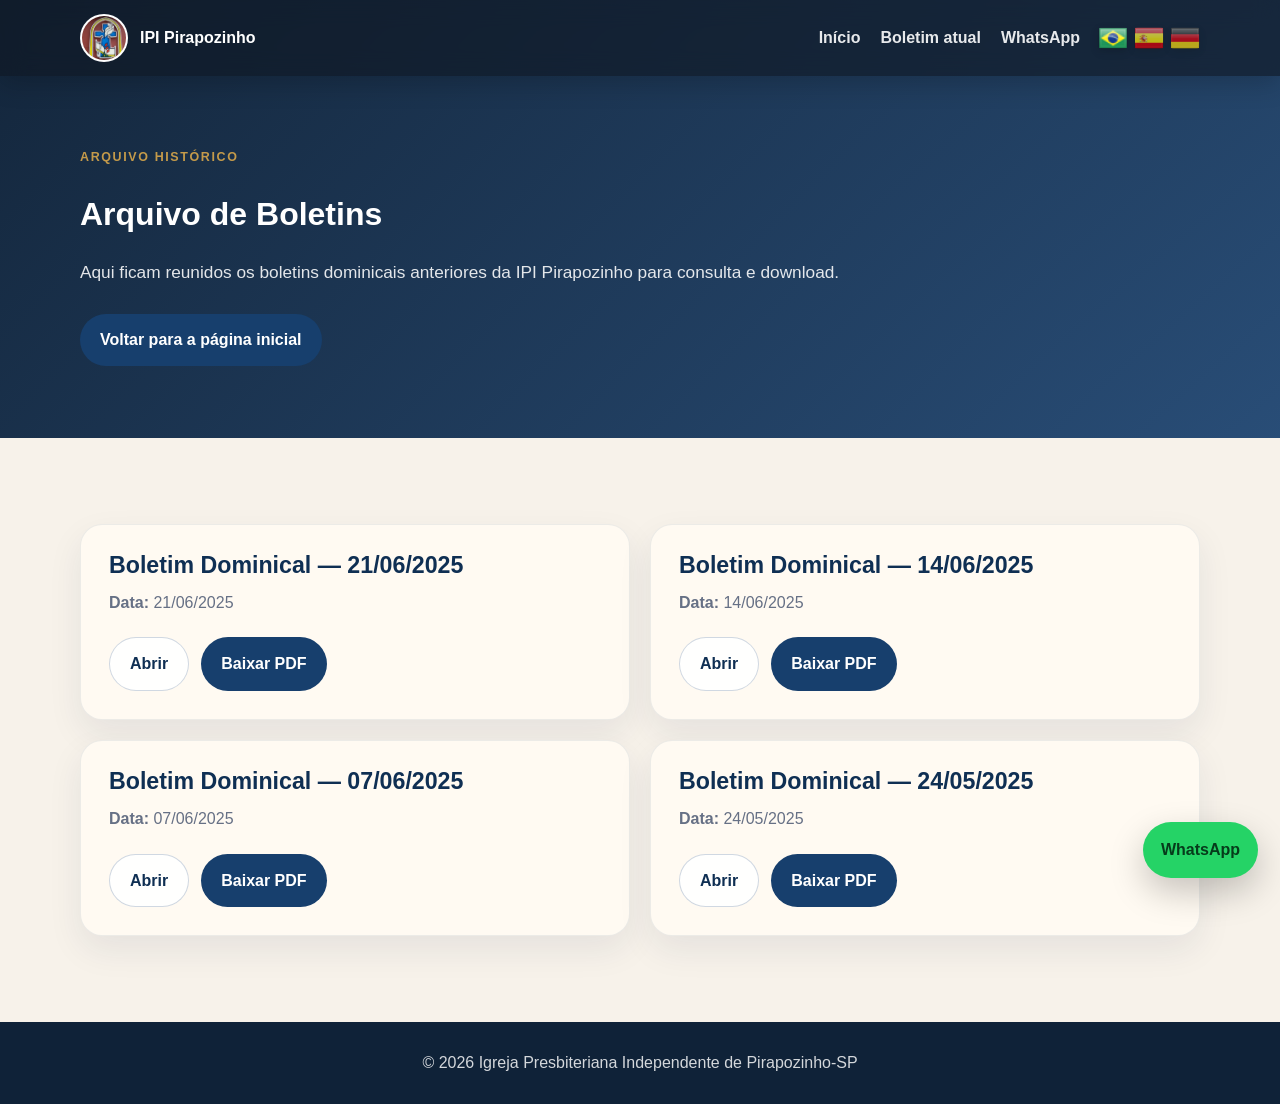
==== boletins.html @ 087d8d29 "Adiciona arquivo de boletins e seletor por bandeiras" ====
<!DOCTYPE html>
<html lang="pt-BR">
<head>
  <meta charset="UTF-8" />
  <meta name="viewport" content="width=device-width, initial-scale=1.0" />
  <meta
    name="description"
    content="Arquivo de boletins dominicais da Igreja Presbiteriana Independente de Pirapozinho-SP."
    data-i18n="bulletinsPage.meta.description"
    data-i18n-attr="content"
  />
  <title data-i18n="bulletinsPage.title">Arquivo de Boletins | IPI Pirapozinho</title>
  <link rel="icon" href="assets/favicon/favicon.ico" />
  <link rel="icon" type="image/png" sizes="32x32" href="assets/favicon/favicon-32.png" />
  <link rel="icon" type="image/png" sizes="16x16" href="assets/favicon/favicon-16.png" />
  <link rel="apple-touch-icon" sizes="192x192" href="assets/favicon/favicon-192.png" />
  <link rel="stylesheet" href="style.css" />
</head>
<body class="bulletins-page">
  <header class="subpage-header" id="topo">
    <nav class="topbar" data-i18n="nav.aria" data-i18n-attr="aria-label" aria-label="Navegação principal">
      <a class="brand" href="index.html">
        <img
          src="assets/img/simbolo-ipi.jpg"
          alt="Símbolo da IPI Pirapozinho"
          data-i18n="brand.alt"
          data-i18n-attr="alt"
        />
        <span data-i18n="brand.name">IPI Pirapozinho</span>
      </a>

      <div class="topbar-actions">
        <div class="nav-links">
          <a href="index.html" data-i18n="bulletinsPage.nav.home">Início</a>
          <a href="index.html#boletim" data-i18n="bulletinsPage.nav.current">Boletim atual</a>
          <a href="https://wa.me/5518996373353" target="_blank" rel="noopener" data-i18n="bulletinsPage.nav.contact">WhatsApp</a>
        </div>

        <div
          class="lang-switcher"
          aria-label="Selecionar idioma"
          data-i18n="lang.switcher"
          data-i18n-attr="aria-label"
        >
          <button
            class="lang-button flag-button is-active"
            type="button"
            data-lang="pt"
            aria-label="Português"
            title="Português"
            data-i18n="lang.pt"
            data-i18n-attr="aria-label,title"
          >
            <img src="assets/icons/pt-br.png" alt="" />
          </button>
          <button
            class="lang-button flag-button"
            type="button"
            data-lang="es"
            aria-label="Español"
            title="Español"
            data-i18n="lang.es"
            data-i18n-attr="aria-label,title"
          >
            <img src="assets/icons/es.png" alt="" />
          </button>
          <button
            class="lang-button flag-button"
            type="button"
            data-lang="de"
            aria-label="Deutsch"
            title="Deutsch"
            data-i18n="lang.de"
            data-i18n-attr="aria-label,title"
          >
            <img src="assets/icons/de.png" alt="" />
          </button>
        </div>

        <button
          class="menu-toggle"
          aria-label="Abrir menu"
          aria-expanded="false"
          data-i18n="nav.menu"
          data-i18n-attr="aria-label"
        >
          ☰
        </button>
      </div>
    </nav>

    <div class="subpage-hero">
      <div class="container bulletins-hero">
        <p class="section-kicker" data-i18n="bulletinsPage.kicker">Arquivo histórico</p>
        <h1 data-i18n="bulletinsPage.heading">Arquivo de Boletins</h1>
        <p class="bulletins-intro" data-i18n="bulletinsPage.intro">
          Aqui ficam reunidos os boletins dominicais anteriores da IPI Pirapozinho para consulta e download.
        </p>
        <div class="hero-actions">
          <a class="btn btn-primary" href="index.html#boletim" data-i18n="bulletinsPage.backButton">
            Voltar para a página inicial
          </a>
        </div>
      </div>
    </div>
  </header>

  <main id="conteudo">
    <section class="section">
      <div class="container">
        <div class="bulletins-list" id="bulletins-list" aria-live="polite">
          <article class="bulletin-card">
            <h2>Boletim Dominical — 21/06/2025</h2>
            <p class="bulletin-date"><strong>Data:</strong> 21/06/2025</p>
            <div class="bulletin-actions">
              <a class="btn btn-light bordered" href="downloads/boletins/boletim-dominical-2025-06-21.pdf" target="_blank" rel="noopener">Abrir</a>
              <a class="btn btn-primary" href="downloads/boletins/boletim-dominical-2025-06-21.pdf" download>Baixar PDF</a>
            </div>
          </article>
          <article class="bulletin-card">
            <h2>Boletim Dominical — 14/06/2025</h2>
            <p class="bulletin-date"><strong>Data:</strong> 14/06/2025</p>
            <div class="bulletin-actions">
              <a class="btn btn-light bordered" href="downloads/boletins/BOLETIM%20IPI%2014062025.pdf" target="_blank" rel="noopener">Abrir</a>
              <a class="btn btn-primary" href="downloads/boletins/BOLETIM%20IPI%2014062025.pdf" download>Baixar PDF</a>
            </div>
          </article>
          <article class="bulletin-card">
            <h2>Boletim Dominical — 07/06/2025</h2>
            <p class="bulletin-date"><strong>Data:</strong> 07/06/2025</p>
            <div class="bulletin-actions">
              <a class="btn btn-light bordered" href="downloads/boletins/BOLETIM%20IPI%2007062025.pdf" target="_blank" rel="noopener">Abrir</a>
              <a class="btn btn-primary" href="downloads/boletins/BOLETIM%20IPI%2007062025.pdf" download>Baixar PDF</a>
            </div>
          </article>
          <article class="bulletin-card">
            <h2>Boletim Dominical — 24/05/2025</h2>
            <p class="bulletin-date"><strong>Data:</strong> 24/05/2025</p>
            <div class="bulletin-actions">
              <a class="btn btn-light bordered" href="downloads/boletins/BOLETIM%20IPI%2024052025.pdf" target="_blank" rel="noopener">Abrir</a>
              <a class="btn btn-primary" href="downloads/boletins/BOLETIM%20IPI%2024052025.pdf" download>Baixar PDF</a>
            </div>
          </article>
        </div>
      </div>
    </section>
  </main>

  <a
    class="floating-whatsapp"
    href="https://wa.me/5518996373353"
    target="_blank"
    rel="noopener"
    aria-label="Falar com a igreja pelo WhatsApp"
    data-i18n="floating.aria"
    data-i18n-attr="aria-label"
  >
    <span data-i18n="floating.text">WhatsApp</span>
  </a>

  <footer>
    <div class="container footer-content">
      <p>© <span id="year"></span> <span data-i18n="footer.copy">Igreja Presbiteriana Independente de Pirapozinho-SP</span></p>
    </div>
  </footer>

  <script src="script.js"></script>
  <script src="boletins.js"></script>
</body>
</html>
---- style.css ----
:root {
  --bg: #f7f2ea;
  --paper: #fffaf2;
  --ink: #1f2933;
  --muted: #667085;
  --primary: #173f6d;
  --primary-dark: #0f2f53;
  --accent: #7a3b2e;
  --gold: #c49a4a;
  --whatsapp: #25d366;
  --shadow: 0 20px 60px rgba(24, 39, 75, 0.15);
  --radius: 24px;
}

* {
  box-sizing: border-box;
}

html {
  scroll-behavior: smooth;
  scroll-padding-top: 88px;
}

body {
  margin: 0;
  font-family: Arial, Helvetica, sans-serif;
  color: var(--ink);
  background: var(--bg);
  line-height: 1.6;
}

a {
  color: inherit;
}

img {
  max-width: 100%;
  display: block;
}

.hero {
  position: relative;
  min-height: 92vh;
  background-image: url("assets/img/fachada-igreja.jpg");
  background-size: cover;
  background-position: center;
  color: #fff;
  overflow: hidden;
}

.hero-overlay {
  position: absolute;
  inset: 0;
  background:
    linear-gradient(90deg, rgba(11, 24, 39, 0.88), rgba(11, 24, 39, 0.58), rgba(11, 24, 39, 0.22)),
    linear-gradient(180deg, rgba(0, 0, 0, 0.25), rgba(0, 0, 0, 0.55));
}

.topbar {
  position: fixed;
  top: 0;
  left: 0;
  right: 0;
  z-index: 50;
  width: 100%;
  margin: 0;
  padding: 14px max(16px, calc((100vw - 1120px) / 2));
  display: flex;
  align-items: center;
  justify-content: space-between;
  gap: 16px;
  background: rgba(15, 24, 35, 0.62);
  backdrop-filter: blur(12px);
  box-shadow: 0 8px 24px rgba(0, 0, 0, 0.18);
}

.brand {
  display: inline-flex;
  align-items: center;
  gap: 12px;
  text-decoration: none;
  font-weight: 700;
}

.brand img {
  width: 48px;
  height: 48px;
  object-fit: cover;
  border-radius: 50%;
  background: #fff;
  border: 2px solid rgba(255, 255, 255, 0.7);
}

.topbar-actions {
  display: flex;
  align-items: center;
  gap: 18px;
}

.nav-links {
  display: flex;
  gap: 20px;
}

.nav-links a {
  color: #fff;
  text-decoration: none;
  font-weight: 600;
  opacity: 0.9;
}

.nav-links a:hover {
  opacity: 1;
}

.lang-switcher {
  display: inline-flex;
  align-items: center;
  gap: 6px;
  padding: 0;
  background: transparent;
}

.lang-button {
  border: 0;
  border-radius: 999px;
  padding: 8px 12px;
  background: transparent;
  color: #fff;
  font-weight: 700;
  font-size: 0.92rem;
  cursor: pointer;
  transition: background 0.2s ease, color 0.2s ease, transform 0.2s ease;
}

.lang-button:hover {
  transform: translateY(-1px);
}

.lang-button.is-active {
  background: rgba(255, 255, 255, 0.92);
  color: var(--primary-dark);
}

.flag-button {
  width: 30px;
  height: 22px;
  padding: 0;
  border: 0;
  background: transparent;
  opacity: 0.72;
}

.flag-button img {
  width: 100%;
  height: 100%;
  object-fit: cover;
  object-position: center;
  border-radius: 4px;
  box-shadow: 0 3px 8px rgba(0, 0, 0, 0.14);
}

.flag-button.is-active {
  opacity: 1;
  background: transparent;
}

.flag-button:hover {
  opacity: 1;
}

.flag-button[data-lang="de"] img {
  object-position: center center;
}

.menu-toggle {
  display: none;
  border: 0;
  background: rgba(255, 255, 255, 0.15);
  color: #fff;
  border-radius: 12px;
  padding: 10px 12px;
  font-size: 1.4rem;
}

.hero-content {
  position: relative;
  z-index: 2;
  width: min(1120px, calc(100% - 32px));
  padding: 150px 0 90px;
  max-width: 760px;
  margin-left: max(16px, calc((100vw - 1120px) / 2));
}

.eyebrow,
.section-kicker {
  letter-spacing: 0.13em;
  text-transform: uppercase;
  font-size: 0.78rem;
  font-weight: 800;
  color: var(--gold);
  margin: 0 0 12px;
}

.hero h1 {
  font-size: clamp(2.5rem, 7vw, 5.3rem);
  line-height: 0.98;
  margin: 0;
  max-width: 780px;
}

.hero-text {
  font-size: clamp(1.05rem, 2vw, 1.3rem);
  max-width: 660px;
  color: rgba(255, 255, 255, 0.92);
  margin: 24px 0 34px;
}

.hero-actions,
.location-actions {
  display: flex;
  flex-wrap: wrap;
  gap: 14px;
}

.btn {
  display: inline-flex;
  align-items: center;
  justify-content: center;
  min-height: 48px;
  padding: 13px 20px;
  border-radius: 999px;
  text-decoration: none;
  font-weight: 800;
  transition: transform 0.2s ease, box-shadow 0.2s ease;
}

.btn:hover {
  transform: translateY(-2px);
}

.btn-whatsapp {
  background: var(--whatsapp);
  color: #093d1c;
  box-shadow: 0 12px 30px rgba(37, 211, 102, 0.28);
}

.btn-light {
  background: rgba(255, 255, 255, 0.92);
  color: var(--primary-dark);
}

.btn-primary {
  background: var(--primary);
  color: #fff;
}

.bordered {
  border: 1px solid rgba(23, 63, 109, 0.2);
}

.section {
  padding: 86px 0;
}

.container {
  width: min(1120px, calc(100% - 32px));
  margin: 0 auto;
}

.split {
  display: grid;
  grid-template-columns: 1.15fr 0.85fr;
  gap: 48px;
  align-items: center;
}

.reverse {
  grid-template-columns: 0.9fr 1.1fr;
}

h2 {
  font-size: clamp(2rem, 4vw, 3.2rem);
  line-height: 1.08;
  margin: 0 0 22px;
  color: var(--primary-dark);
}

.about p,
.cafe p,
.location p,
.prayer p,
.giving p {
  font-size: 1.05rem;
  color: var(--muted);
}

.identity-card,
.map-card,
.giving-box,
.prayer-box {
  background: var(--paper);
  border-radius: var(--radius);
  box-shadow: var(--shadow);
  padding: 34px;
  border: 1px solid rgba(196, 154, 74, 0.22);
}

.identity-card {
  text-align: center;
}

.identity-card img {
  width: 180px;
  aspect-ratio: 1;
  object-fit: cover;
  border-radius: 50%;
  margin: 0 auto 18px;
  border: 8px solid #fff;
  box-shadow: 0 16px 35px rgba(23, 63, 109, 0.16);
}

.identity-card strong,
.map-card strong {
  display: block;
  color: var(--primary);
  font-size: 1.4rem;
}

.identity-card span,
.map-card span {
  color: var(--accent);
  font-weight: 700;
}

.program {
  background: #fff;
}

.cards {
  display: grid;
  grid-template-columns: repeat(4, 1fr);
  gap: 18px;
  margin-top: 34px;
}

.card {
  background: var(--paper);
  border-radius: 22px;
  padding: 26px;
  border: 1px solid rgba(23, 63, 109, 0.08);
  box-shadow: 0 14px 34px rgba(24, 39, 75, 0.08);
}

.day {
  color: var(--accent);
  font-weight: 800;
  font-size: 0.92rem;
}

.card h3 {
  color: var(--primary-dark);
  margin: 10px 0 16px;
}

.card p {
  margin: 8px 0;
  color: var(--muted);
}

.image-frame {
  border-radius: var(--radius);
  overflow: hidden;
  box-shadow: var(--shadow);
  background: #fff;
}

.image-frame img {
  width: 100%;
  height: 360px;
  object-fit: cover;
}

.prayer {
  background: linear-gradient(135deg, var(--primary-dark), var(--primary));
  color: #fff;
}

.prayer h2,
.prayer p {
  color: #fff;
}

.prayer-box {
  display: flex;
  align-items: center;
  justify-content: space-between;
  gap: 24px;
  background: rgba(255, 255, 255, 0.08);
  border-color: rgba(255, 255, 255, 0.18);
  box-shadow: none;
}

.links-grid {
  display: grid;
  grid-template-columns: repeat(4, 1fr);
  gap: 14px;
  margin-top: 30px;
}

.links-grid a {
  background: #fff;
  text-decoration: none;
  padding: 20px;
  border-radius: 18px;
  font-weight: 800;
  color: var(--primary);
  box-shadow: 0 12px 28px rgba(24, 39, 75, 0.08);
  border: 1px solid rgba(23, 63, 109, 0.08);
}

.links-grid a:hover {
  outline: 2px solid rgba(196, 154, 74, 0.5);
}

.bulletin-box {
  background: var(--paper);
  border: 1px solid rgba(196, 154, 74, 0.22);
  border-radius: var(--radius);
  padding: 34px;
  box-shadow: var(--shadow);
  display: flex;
  align-items: center;
  justify-content: space-between;
  gap: 24px;
}

.bulletin-copy {
  display: flex;
  flex-direction: column;
  align-items: flex-start;
}

.bulletin-box p {
  max-width: 680px;
  margin-bottom: 0;
}

.bulletin-archive-link {
  margin-top: 14px;
  color: var(--primary);
  font-weight: 800;
  text-decoration: none;
  cursor: pointer;
  transition: color 0.2s ease, transform 0.2s ease;
}

.bulletin-archive-link:hover {
  color: var(--primary-dark);
  transform: translateX(2px);
}

.location {
  background: #fff;
}

.map-card {
  min-height: 260px;
  display: flex;
  flex-direction: column;
  justify-content: center;
}

.giving {
  padding-top: 70px;
}

.giving-box {
  max-width: 850px;
}

.bank-info {
  display: grid;
  grid-template-columns: repeat(2, minmax(0, 1fr));
  gap: 8px 24px;
  margin-top: 20px;
}

.bank-info p {
  margin: 0;
}

.floating-whatsapp {
  position: fixed;
  right: 22px;
  bottom: 22px;
  z-index: 20;
  background: var(--whatsapp);
  color: #063b1b;
  text-decoration: none;
  padding: 15px 18px;
  border-radius: 999px;
  font-weight: 900;
  box-shadow: 0 14px 35px rgba(0, 0, 0, 0.22);
}

footer {
  background: #0f2238;
  color: rgba(255, 255, 255, 0.82);
  padding: 28px 0;
}

.footer-content {
  justify-content: center;
  text-align: center;
}

.footer-content p {
  margin: 0;
}

.bulletins-page {
  min-height: 100vh;
}

.subpage-header {
  background:
    linear-gradient(135deg, rgba(15, 34, 56, 0.98), rgba(23, 63, 109, 0.92)),
    radial-gradient(circle at top right, rgba(196, 154, 74, 0.18), transparent 32%);
  color: #fff;
}

.subpage-hero {
  padding: 148px 0 72px;
}

.bulletins-hero h1 {
  color: #fff;
  margin-bottom: 18px;
}

.bulletins-intro {
  max-width: 760px;
  color: rgba(255, 255, 255, 0.88);
  font-size: 1.08rem;
  margin: 0 0 28px;
}

.bulletins-list {
  display: grid;
  grid-template-columns: repeat(2, minmax(0, 1fr));
  gap: 20px;
}

.bulletin-card,
.empty-state {
  background: var(--paper);
  border-radius: 22px;
  border: 1px solid rgba(23, 63, 109, 0.08);
  box-shadow: 0 14px 34px rgba(24, 39, 75, 0.08);
}

.bulletin-card {
  padding: 28px;
}

.bulletin-card h2 {
  font-size: 1.45rem;
  margin-bottom: 12px;
}

.bulletin-date {
  color: var(--muted);
  margin: 0 0 22px;
}

.bulletin-actions {
  display: flex;
  flex-wrap: wrap;
  gap: 12px;
}

.empty-state {
  grid-column: 1 / -1;
  padding: 32px;
  text-align: center;
  color: var(--muted);
  font-weight: 700;
}

@media (max-width: 900px) {
  .topbar {
    align-items: flex-start;
  }

  .topbar-actions {
    flex-wrap: wrap;
    justify-content: flex-end;
  }

  .nav-links {
    display: none;
    position: absolute;
    top: 82px;
    left: 16px;
    right: 16px;
    background: rgba(15, 34, 56, 0.96);
    border-radius: 18px;
    padding: 16px;
    flex-direction: column;
  }

  .nav-links.open {
    display: flex;
  }

  .menu-toggle {
    display: inline-flex;
  }

  .split,
  .reverse {
    grid-template-columns: 1fr;
  }

  .cards,
  .links-grid {
    grid-template-columns: repeat(2, 1fr);
  }

  .bulletins-list {
    grid-template-columns: 1fr;
  }

  .hero-content {
    padding-top: 120px;
  }

  .prayer-box,
  .bulletin-box {
    align-items: flex-start;
    flex-direction: column;
  }

  .bank-info {
    grid-template-columns: 1fr;
  }
}

@media (max-width: 560px) {
  .section {
    padding: 62px 0;
  }

  .topbar {
    padding-top: 12px;
    padding-bottom: 12px;
  }

  .topbar-actions {
    width: 100%;
    justify-content: space-between;
  }

  .lang-switcher {
    width: auto;
    justify-content: flex-start;
  }

  .lang-button {
    flex: 1;
  }

  .flag-button {
    flex: 0 0 auto;
  }

  .cards,
  .links-grid {
    grid-template-columns: 1fr;
  }

  .hero {
    min-height: 88vh;
  }

  .hero-content {
    padding-top: 148px;
    padding-bottom: 70px;
  }

  .subpage-hero {
    padding-top: 142px;
    padding-bottom: 56px;
  }

  .brand span {
    font-size: 0.95rem;
  }

  .floating-whatsapp {
    right: 14px;
    bottom: 14px;
  }
}


/* Ajustes do botão de oração */
.prayer-box .btn-whatsapp {
  text-align: center;
  white-space: normal;
  min-width: 230px;
  padding-left: 22px;
  padding-right: 22px;
}

/* Dízimos e ofertas com QR Code */
.giving-layout {
  display: grid;
  grid-template-columns: 1.25fr 260px;
  gap: 28px;
  align-items: center;
}

.giving-content {
  min-width: 0;
}

.giving-qr {
  display: flex;
  flex-direction: column;
  align-items: center;
  justify-content: center;
  gap: 10px;
}

.giving-qr img {
  width: 210px;
  max-width: 100%;
  height: auto;
  background: #fff;
  padding: 8px;
  border-radius: 16px;
  box-shadow: 0 12px 28px rgba(24, 39, 75, 0.12);
  border: 1px solid rgba(23, 63, 109, 0.08);
}

.qr-caption {
  margin: 0;
  font-size: 0.95rem;
  color: var(--muted);
  text-align: center;
}

@media (max-width: 900px) {
  .giving-layout {
    grid-template-columns: 1fr;
  }

  .giving-qr {
    margin-top: 8px;
  }
}
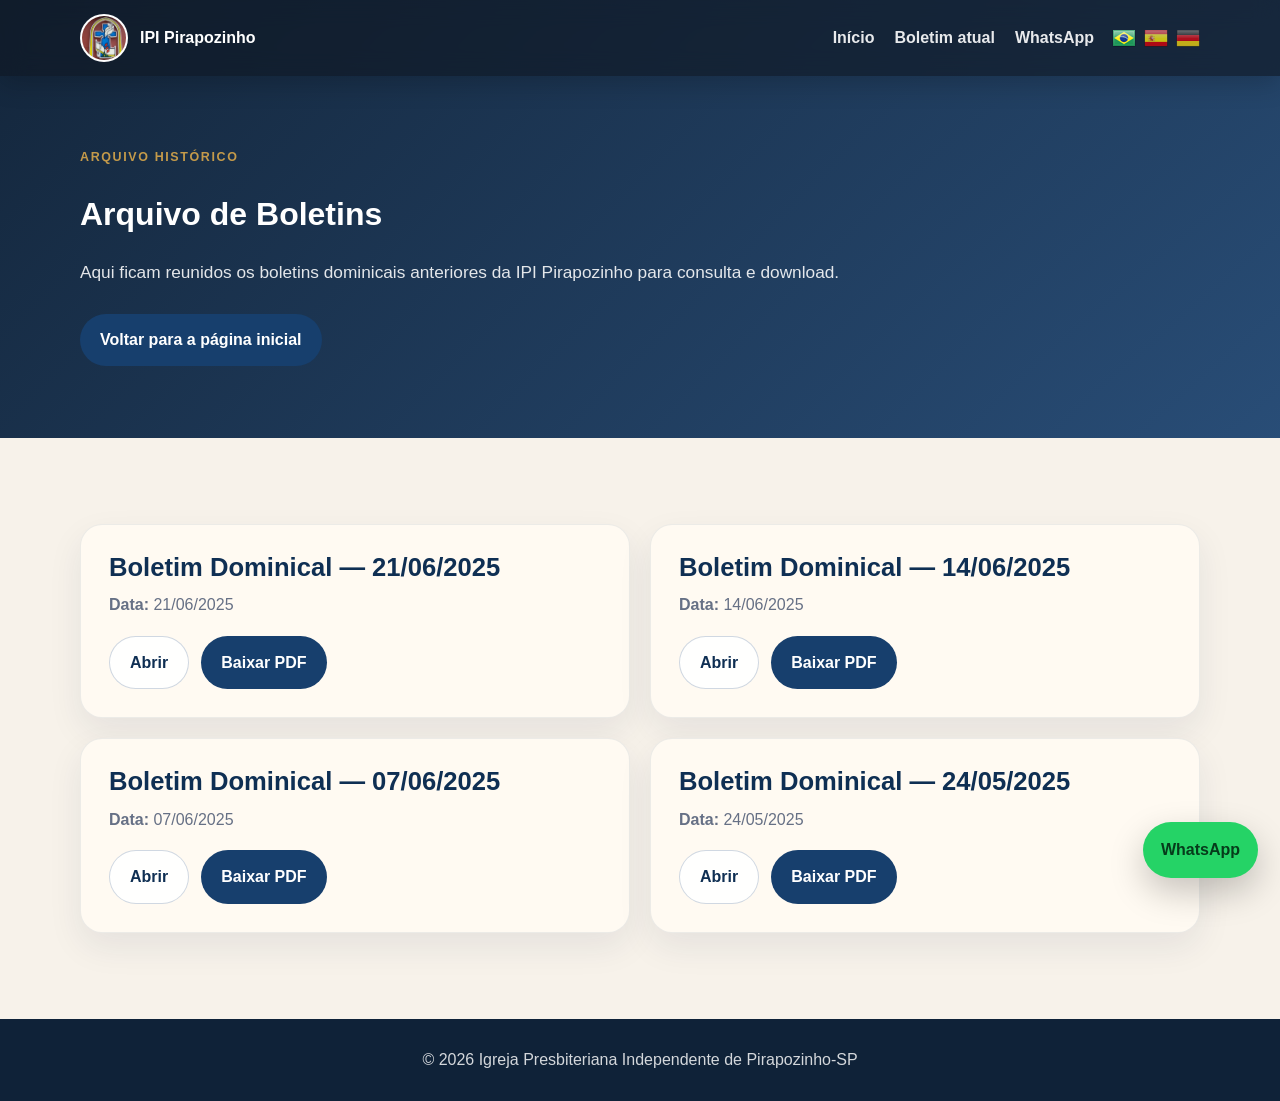
==== commit 5c7656bf: "Uniformiza links dos boletins anteriores" ====
--- a/boletins.html
+++ b/boletins.html
@@ -113,32 +113,32 @@
             <h2>Boletim Dominical — 21/06/2025</h2>
             <p class="bulletin-date"><strong>Data:</strong> 21/06/2025</p>
             <div class="bulletin-actions">
-              <a class="btn btn-light bordered" href="downloads/boletins/boletim-dominical-2025-06-21.pdf" target="_blank" rel="noopener">Abrir</a>
-              <a class="btn btn-primary" href="downloads/boletins/boletim-dominical-2025-06-21.pdf" download>Baixar PDF</a>
+              <a class="btn btn-light bordered" href="downloads/boletins/abrir-boletim.html?edicao=2025-06-21" target="_blank" rel="noopener">Abrir</a>
+              <a class="btn btn-primary" href="downloads/boletins/abrir-boletim.html?edicao=2025-06-21&amp;modo=download">Baixar PDF</a>
             </div>
           </article>
           <article class="bulletin-card">
             <h2>Boletim Dominical — 14/06/2025</h2>
             <p class="bulletin-date"><strong>Data:</strong> 14/06/2025</p>
             <div class="bulletin-actions">
-              <a class="btn btn-light bordered" href="downloads/boletins/BOLETIM%20IPI%2014062025.pdf" target="_blank" rel="noopener">Abrir</a>
-              <a class="btn btn-primary" href="downloads/boletins/BOLETIM%20IPI%2014062025.pdf" download>Baixar PDF</a>
+              <a class="btn btn-light bordered" href="downloads/boletins/abrir-boletim.html?edicao=2025-06-14" target="_blank" rel="noopener">Abrir</a>
+              <a class="btn btn-primary" href="downloads/boletins/abrir-boletim.html?edicao=2025-06-14&amp;modo=download">Baixar PDF</a>
             </div>
           </article>
           <article class="bulletin-card">
             <h2>Boletim Dominical — 07/06/2025</h2>
             <p class="bulletin-date"><strong>Data:</strong> 07/06/2025</p>
             <div class="bulletin-actions">
-              <a class="btn btn-light bordered" href="downloads/boletins/BOLETIM%20IPI%2007062025.pdf" target="_blank" rel="noopener">Abrir</a>
-              <a class="btn btn-primary" href="downloads/boletins/BOLETIM%20IPI%2007062025.pdf" download>Baixar PDF</a>
+              <a class="btn btn-light bordered" href="downloads/boletins/abrir-boletim.html?edicao=2025-06-07" target="_blank" rel="noopener">Abrir</a>
+              <a class="btn btn-primary" href="downloads/boletins/abrir-boletim.html?edicao=2025-06-07&amp;modo=download">Baixar PDF</a>
             </div>
           </article>
           <article class="bulletin-card">
             <h2>Boletim Dominical — 24/05/2025</h2>
             <p class="bulletin-date"><strong>Data:</strong> 24/05/2025</p>
             <div class="bulletin-actions">
-              <a class="btn btn-light bordered" href="downloads/boletins/BOLETIM%20IPI%2024052025.pdf" target="_blank" rel="noopener">Abrir</a>
-              <a class="btn btn-primary" href="downloads/boletins/BOLETIM%20IPI%2024052025.pdf" download>Baixar PDF</a>
+              <a class="btn btn-light bordered" href="downloads/boletins/abrir-boletim.html?edicao=2025-05-24" target="_blank" rel="noopener">Abrir</a>
+              <a class="btn btn-primary" href="downloads/boletins/abrir-boletim.html?edicao=2025-05-24&amp;modo=download">Baixar PDF</a>
             </div>
           </article>
         </div>
--- a/style.css
+++ b/style.css
@@ -80,6 +80,7 @@
   gap: 12px;
   text-decoration: none;
   font-weight: 700;
+  min-width: 0;
 }
 
 .brand img {
@@ -116,21 +117,21 @@
 .lang-switcher {
   display: inline-flex;
   align-items: center;
-  gap: 6px;
+  gap: 8px;
   padding: 0;
   background: transparent;
 }
 
 .lang-button {
   border: 0;
-  border-radius: 999px;
-  padding: 8px 12px;
+  border-radius: 0;
+  padding: 0;
   background: transparent;
   color: #fff;
   font-weight: 700;
   font-size: 0.92rem;
   cursor: pointer;
-  transition: background 0.2s ease, color 0.2s ease, transform 0.2s ease;
+  transition: opacity 0.2s ease, transform 0.2s ease;
 }
 
 .lang-button:hover {
@@ -138,26 +139,31 @@
 }
 
 .lang-button.is-active {
-  background: rgba(255, 255, 255, 0.92);
-  color: var(--primary-dark);
+  background: transparent;
+  color: inherit;
 }
 
 .flag-button {
-  width: 30px;
-  height: 22px;
+  display: inline-flex;
+  align-items: center;
+  justify-content: center;
+  width: 24px;
+  height: 17px;
   padding: 0;
   border: 0;
   background: transparent;
-  opacity: 0.72;
+  opacity: 0.76;
+  line-height: 0;
 }
 
 .flag-button img {
   width: 100%;
   height: 100%;
+  display: block;
   object-fit: cover;
   object-position: center;
-  border-radius: 4px;
-  box-shadow: 0 3px 8px rgba(0, 0, 0, 0.14);
+  border-radius: 0;
+  box-shadow: none;
 }
 
 .flag-button.is-active {
@@ -565,13 +571,14 @@
 }
 
 .bulletin-card h2 {
-  font-size: 1.45rem;
-  margin-bottom: 12px;
+  font-size: clamp(1.5rem, 2vw, 2rem);
+  line-height: 1.15;
+  margin-bottom: 10px;
 }
 
 .bulletin-date {
   color: var(--muted);
-  margin: 0 0 22px;
+  margin: 0 0 18px;
 }
 
 .bulletin-actions {
@@ -590,12 +597,14 @@
 
 @media (max-width: 900px) {
   .topbar {
-    align-items: flex-start;
+    align-items: center;
   }
 
   .topbar-actions {
-    flex-wrap: wrap;
+    flex-wrap: nowrap;
     justify-content: flex-end;
+    flex-shrink: 0;
+    gap: 12px;
   }
 
   .nav-links {
@@ -658,13 +667,15 @@
   }
 
   .topbar-actions {
-    width: 100%;
-    justify-content: space-between;
+    width: auto;
+    justify-content: flex-end;
+    gap: 10px;
   }
 
   .lang-switcher {
     width: auto;
-    justify-content: flex-start;
+    justify-content: flex-end;
+    gap: 6px;
   }
 
   .lang-button {
@@ -686,7 +697,22 @@
 
   .hero-content {
     padding-top: 148px;
-    padding-bottom: 70px;
+    padding-bottom: 138px;
+  }
+
+  .hero-actions {
+    flex-direction: column;
+    align-items: flex-start;
+    gap: 12px;
+  }
+
+  .hero-actions .btn {
+    width: 100%;
+    max-width: 290px;
+  }
+
+  .prayer-box {
+    padding-bottom: 118px;
   }
 
   .subpage-hero {
@@ -696,11 +722,34 @@
 
   .brand span {
     font-size: 0.95rem;
+    line-height: 1.12;
+    max-width: 118px;
+  }
+
+  .menu-toggle {
+    padding: 8px 10px;
+    font-size: 1.2rem;
+    flex: 0 0 auto;
   }
 
   .floating-whatsapp {
-    right: 14px;
-    bottom: 14px;
+    right: 12px;
+    bottom: 12px;
+    width: 58px;
+    height: 58px;
+    padding: 0;
+    border-radius: 50%;
+    font-size: 0;
+  }
+
+  .floating-whatsapp span {
+    display: none;
+  }
+
+  .floating-whatsapp::before {
+    content: "✆";
+    font-size: 1.35rem;
+    line-height: 1;
   }
 }
 
@@ -712,6 +761,13 @@
   min-width: 230px;
   padding-left: 22px;
   padding-right: 22px;
+}
+
+@media (max-width: 560px) {
+  .prayer-box .btn-whatsapp {
+    width: 100%;
+    max-width: 100%;
+  }
 }
 
 /* Dízimos e ofertas com QR Code */
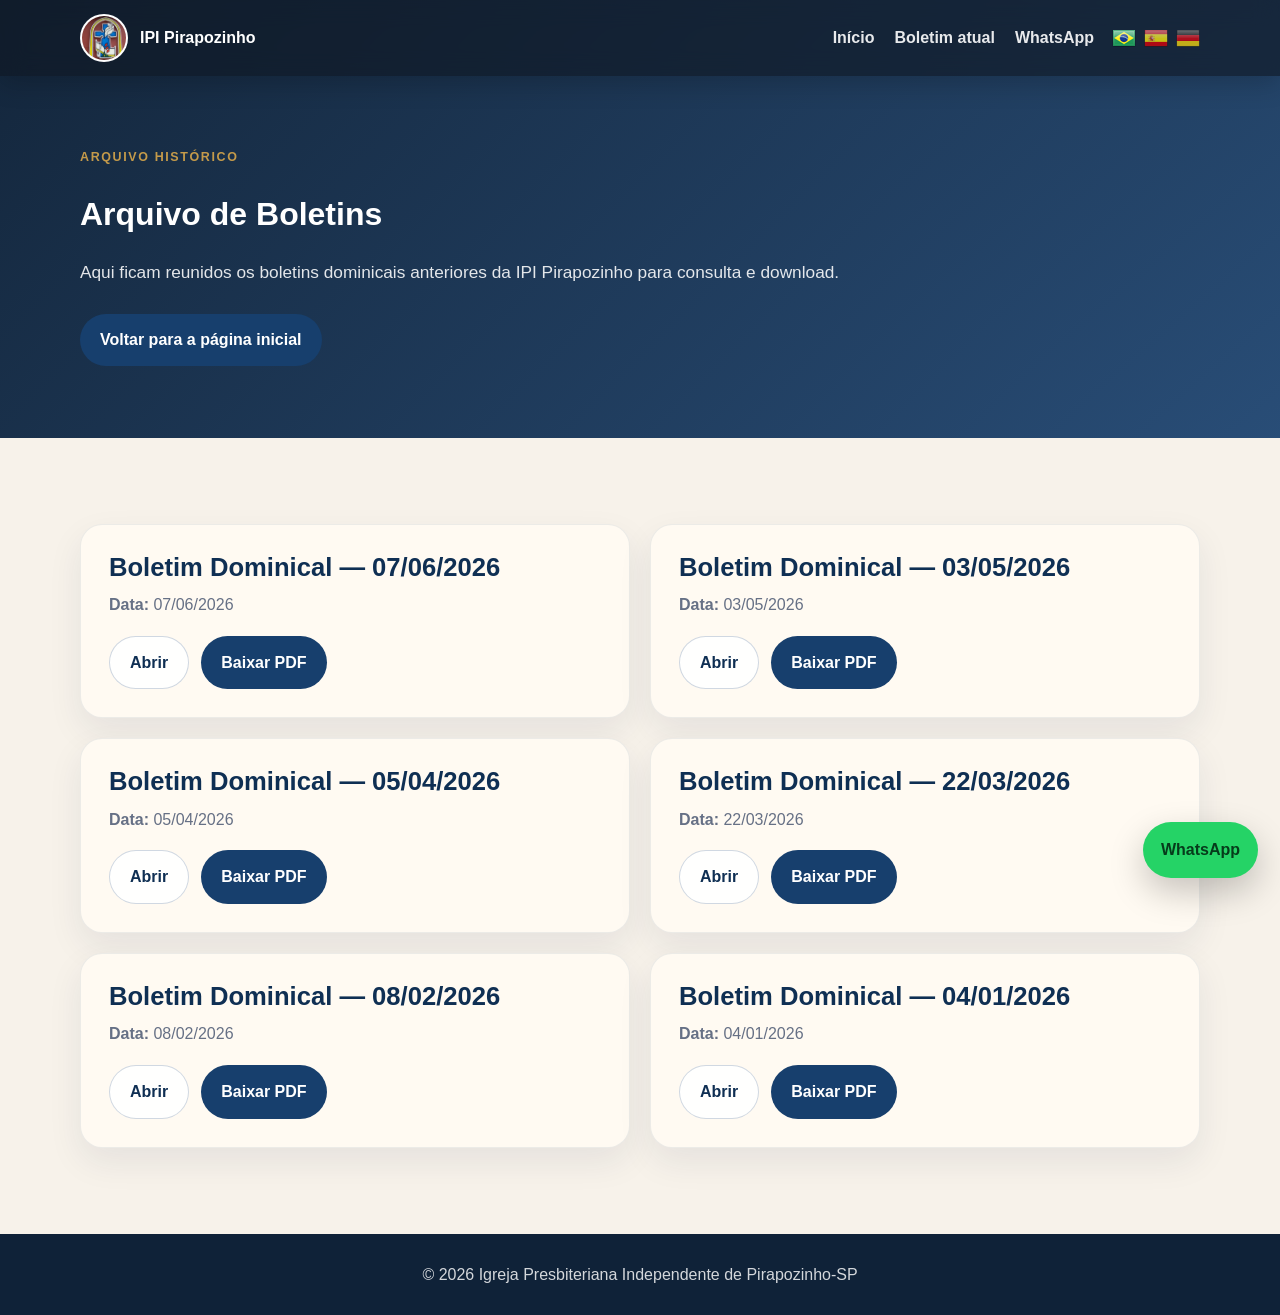
==== commit 4e8151a3: "Atualiza arquivo de boletins 2026" ====
--- a/boletins.html
+++ b/boletins.html
@@ -110,35 +110,51 @@
       <div class="container">
         <div class="bulletins-list" id="bulletins-list" aria-live="polite">
           <article class="bulletin-card">
-            <h2>Boletim Dominical — 21/06/2025</h2>
-            <p class="bulletin-date"><strong>Data:</strong> 21/06/2025</p>
+            <h2>Boletim Dominical — 07/06/2026</h2>
+            <p class="bulletin-date"><strong>Data:</strong> 07/06/2026</p>
             <div class="bulletin-actions">
-              <a class="btn btn-light bordered" href="downloads/boletins/abrir-boletim.html?edicao=2025-06-21" target="_blank" rel="noopener">Abrir</a>
-              <a class="btn btn-primary" href="downloads/boletins/abrir-boletim.html?edicao=2025-06-21&amp;modo=download">Baixar PDF</a>
+              <a class="btn btn-light bordered" href="downloads/boletins/abrir-boletim.html?edicao=2026-06-07" target="_blank" rel="noopener">Abrir</a>
+              <a class="btn btn-primary" href="downloads/boletins/abrir-boletim.html?edicao=2026-06-07&amp;modo=download">Baixar PDF</a>
             </div>
           </article>
           <article class="bulletin-card">
-            <h2>Boletim Dominical — 14/06/2025</h2>
-            <p class="bulletin-date"><strong>Data:</strong> 14/06/2025</p>
+            <h2>Boletim Dominical — 03/05/2026</h2>
+            <p class="bulletin-date"><strong>Data:</strong> 03/05/2026</p>
             <div class="bulletin-actions">
-              <a class="btn btn-light bordered" href="downloads/boletins/abrir-boletim.html?edicao=2025-06-14" target="_blank" rel="noopener">Abrir</a>
-              <a class="btn btn-primary" href="downloads/boletins/abrir-boletim.html?edicao=2025-06-14&amp;modo=download">Baixar PDF</a>
+              <a class="btn btn-light bordered" href="downloads/boletins/abrir-boletim.html?edicao=2026-05-03" target="_blank" rel="noopener">Abrir</a>
+              <a class="btn btn-primary" href="downloads/boletins/abrir-boletim.html?edicao=2026-05-03&amp;modo=download">Baixar PDF</a>
             </div>
           </article>
           <article class="bulletin-card">
-            <h2>Boletim Dominical — 07/06/2025</h2>
-            <p class="bulletin-date"><strong>Data:</strong> 07/06/2025</p>
+            <h2>Boletim Dominical — 05/04/2026</h2>
+            <p class="bulletin-date"><strong>Data:</strong> 05/04/2026</p>
             <div class="bulletin-actions">
-              <a class="btn btn-light bordered" href="downloads/boletins/abrir-boletim.html?edicao=2025-06-07" target="_blank" rel="noopener">Abrir</a>
-              <a class="btn btn-primary" href="downloads/boletins/abrir-boletim.html?edicao=2025-06-07&amp;modo=download">Baixar PDF</a>
+              <a class="btn btn-light bordered" href="downloads/boletins/abrir-boletim.html?edicao=2026-04-05" target="_blank" rel="noopener">Abrir</a>
+              <a class="btn btn-primary" href="downloads/boletins/abrir-boletim.html?edicao=2026-04-05&amp;modo=download">Baixar PDF</a>
             </div>
           </article>
           <article class="bulletin-card">
-            <h2>Boletim Dominical — 24/05/2025</h2>
-            <p class="bulletin-date"><strong>Data:</strong> 24/05/2025</p>
+            <h2>Boletim Dominical — 22/03/2026</h2>
+            <p class="bulletin-date"><strong>Data:</strong> 22/03/2026</p>
             <div class="bulletin-actions">
-              <a class="btn btn-light bordered" href="downloads/boletins/abrir-boletim.html?edicao=2025-05-24" target="_blank" rel="noopener">Abrir</a>
-              <a class="btn btn-primary" href="downloads/boletins/abrir-boletim.html?edicao=2025-05-24&amp;modo=download">Baixar PDF</a>
+              <a class="btn btn-light bordered" href="downloads/boletins/abrir-boletim.html?edicao=2026-03-22" target="_blank" rel="noopener">Abrir</a>
+              <a class="btn btn-primary" href="downloads/boletins/abrir-boletim.html?edicao=2026-03-22&amp;modo=download">Baixar PDF</a>
+            </div>
+          </article>
+          <article class="bulletin-card">
+            <h2>Boletim Dominical — 08/02/2026</h2>
+            <p class="bulletin-date"><strong>Data:</strong> 08/02/2026</p>
+            <div class="bulletin-actions">
+              <a class="btn btn-light bordered" href="downloads/boletins/abrir-boletim.html?edicao=2026-02-08" target="_blank" rel="noopener">Abrir</a>
+              <a class="btn btn-primary" href="downloads/boletins/abrir-boletim.html?edicao=2026-02-08&amp;modo=download">Baixar PDF</a>
+            </div>
+          </article>
+          <article class="bulletin-card">
+            <h2>Boletim Dominical — 04/01/2026</h2>
+            <p class="bulletin-date"><strong>Data:</strong> 04/01/2026</p>
+            <div class="bulletin-actions">
+              <a class="btn btn-light bordered" href="downloads/boletins/abrir-boletim.html?edicao=2026-01-04" target="_blank" rel="noopener">Abrir</a>
+              <a class="btn btn-primary" href="downloads/boletins/abrir-boletim.html?edicao=2026-01-04&amp;modo=download">Baixar PDF</a>
             </div>
           </article>
         </div>
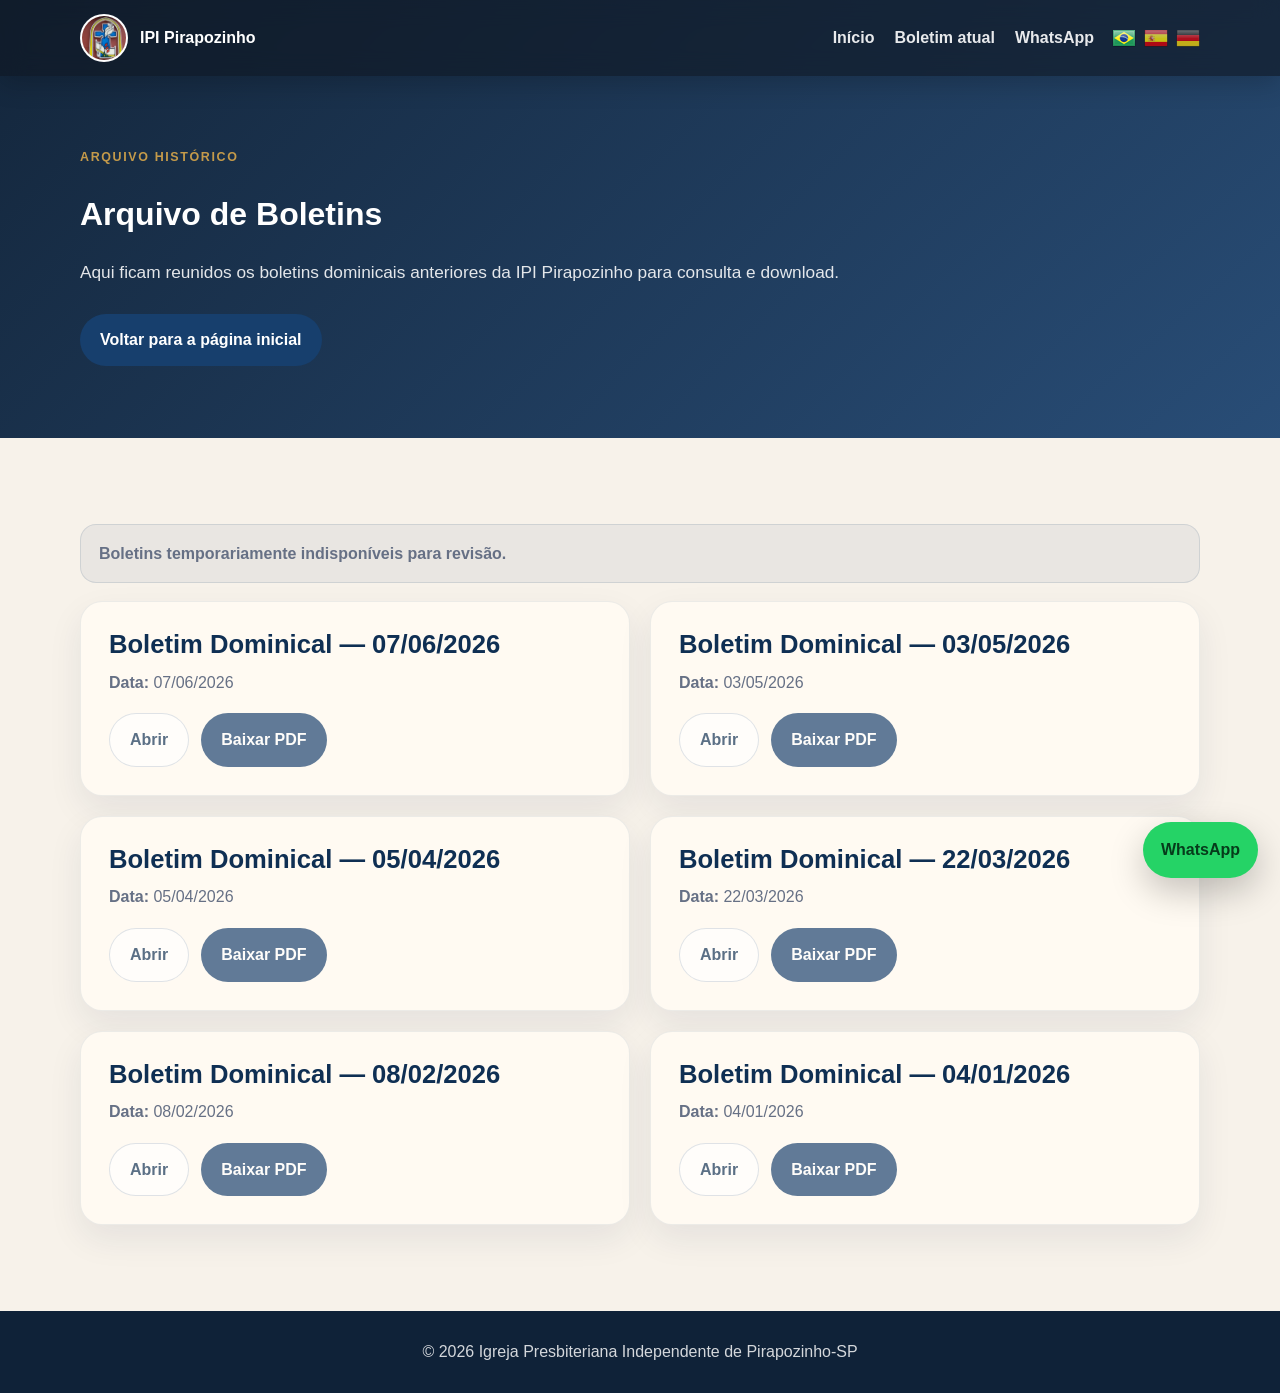
==== commit 7b93fd73: "Desativa temporariamente downloads de boletins para revisão" ====
--- a/boletins.html
+++ b/boletins.html
@@ -108,53 +108,56 @@
   <main id="conteudo">
     <section class="section">
       <div class="container">
+        <div class="bulletins-notice" role="status" aria-live="polite">
+          Boletins temporariamente indisponíveis para revisão.
+        </div>
         <div class="bulletins-list" id="bulletins-list" aria-live="polite">
           <article class="bulletin-card">
             <h2>Boletim Dominical — 07/06/2026</h2>
             <p class="bulletin-date"><strong>Data:</strong> 07/06/2026</p>
             <div class="bulletin-actions">
-              <a class="btn btn-light bordered" href="downloads/boletins/abrir-boletim.html?edicao=2026-06-07" target="_blank" rel="noopener">Abrir</a>
-              <a class="btn btn-primary" href="downloads/boletins/abrir-boletim.html?edicao=2026-06-07&amp;modo=download">Baixar PDF</a>
+              <span class="btn btn-light bordered is-disabled" aria-disabled="true">Abrir</span>
+              <span class="btn btn-primary is-disabled" aria-disabled="true">Baixar PDF</span>
             </div>
           </article>
           <article class="bulletin-card">
             <h2>Boletim Dominical — 03/05/2026</h2>
             <p class="bulletin-date"><strong>Data:</strong> 03/05/2026</p>
             <div class="bulletin-actions">
-              <a class="btn btn-light bordered" href="downloads/boletins/abrir-boletim.html?edicao=2026-05-03" target="_blank" rel="noopener">Abrir</a>
-              <a class="btn btn-primary" href="downloads/boletins/abrir-boletim.html?edicao=2026-05-03&amp;modo=download">Baixar PDF</a>
+              <span class="btn btn-light bordered is-disabled" aria-disabled="true">Abrir</span>
+              <span class="btn btn-primary is-disabled" aria-disabled="true">Baixar PDF</span>
             </div>
           </article>
           <article class="bulletin-card">
             <h2>Boletim Dominical — 05/04/2026</h2>
             <p class="bulletin-date"><strong>Data:</strong> 05/04/2026</p>
             <div class="bulletin-actions">
-              <a class="btn btn-light bordered" href="downloads/boletins/abrir-boletim.html?edicao=2026-04-05" target="_blank" rel="noopener">Abrir</a>
-              <a class="btn btn-primary" href="downloads/boletins/abrir-boletim.html?edicao=2026-04-05&amp;modo=download">Baixar PDF</a>
+              <span class="btn btn-light bordered is-disabled" aria-disabled="true">Abrir</span>
+              <span class="btn btn-primary is-disabled" aria-disabled="true">Baixar PDF</span>
             </div>
           </article>
           <article class="bulletin-card">
             <h2>Boletim Dominical — 22/03/2026</h2>
             <p class="bulletin-date"><strong>Data:</strong> 22/03/2026</p>
             <div class="bulletin-actions">
-              <a class="btn btn-light bordered" href="downloads/boletins/abrir-boletim.html?edicao=2026-03-22" target="_blank" rel="noopener">Abrir</a>
-              <a class="btn btn-primary" href="downloads/boletins/abrir-boletim.html?edicao=2026-03-22&amp;modo=download">Baixar PDF</a>
+              <span class="btn btn-light bordered is-disabled" aria-disabled="true">Abrir</span>
+              <span class="btn btn-primary is-disabled" aria-disabled="true">Baixar PDF</span>
             </div>
           </article>
           <article class="bulletin-card">
             <h2>Boletim Dominical — 08/02/2026</h2>
             <p class="bulletin-date"><strong>Data:</strong> 08/02/2026</p>
             <div class="bulletin-actions">
-              <a class="btn btn-light bordered" href="downloads/boletins/abrir-boletim.html?edicao=2026-02-08" target="_blank" rel="noopener">Abrir</a>
-              <a class="btn btn-primary" href="downloads/boletins/abrir-boletim.html?edicao=2026-02-08&amp;modo=download">Baixar PDF</a>
+              <span class="btn btn-light bordered is-disabled" aria-disabled="true">Abrir</span>
+              <span class="btn btn-primary is-disabled" aria-disabled="true">Baixar PDF</span>
             </div>
           </article>
           <article class="bulletin-card">
             <h2>Boletim Dominical — 04/01/2026</h2>
             <p class="bulletin-date"><strong>Data:</strong> 04/01/2026</p>
             <div class="bulletin-actions">
-              <a class="btn btn-light bordered" href="downloads/boletins/abrir-boletim.html?edicao=2026-01-04" target="_blank" rel="noopener">Abrir</a>
-              <a class="btn btn-primary" href="downloads/boletins/abrir-boletim.html?edicao=2026-01-04&amp;modo=download">Baixar PDF</a>
+              <span class="btn btn-light bordered is-disabled" aria-disabled="true">Abrir</span>
+              <span class="btn btn-primary is-disabled" aria-disabled="true">Baixar PDF</span>
             </div>
           </article>
         </div>
@@ -181,6 +184,5 @@
   </footer>
 
   <script src="script.js"></script>
-  <script src="boletins.js"></script>
 </body>
 </html>
--- a/style.css
+++ b/style.css
@@ -447,9 +447,26 @@
   align-items: flex-start;
 }
 
+.bulletin-cta {
+  display: flex;
+  flex-direction: column;
+  align-items: flex-start;
+  gap: 10px;
+}
+
 .bulletin-box p {
   max-width: 680px;
   margin-bottom: 0;
+}
+
+.bulletin-notice,
+.bulletins-notice {
+  color: var(--muted);
+  font-weight: 700;
+}
+
+.bulletin-notice {
+  margin: 0;
 }
 
 .bulletin-archive-link {
@@ -501,6 +518,9 @@
   right: 22px;
   bottom: 22px;
   z-index: 20;
+  display: inline-flex;
+  align-items: center;
+  justify-content: center;
   background: var(--whatsapp);
   color: #063b1b;
   text-decoration: none;
@@ -558,6 +578,14 @@
   gap: 20px;
 }
 
+.bulletins-notice {
+  margin-bottom: 18px;
+  padding: 16px 18px;
+  background: rgba(23, 63, 109, 0.06);
+  border: 1px solid rgba(23, 63, 109, 0.12);
+  border-radius: 16px;
+}
+
 .bulletin-card,
 .empty-state {
   background: var(--paper);
@@ -585,6 +613,12 @@
   display: flex;
   flex-wrap: wrap;
   gap: 12px;
+}
+
+.btn.is-disabled {
+  cursor: not-allowed;
+  pointer-events: none;
+  opacity: 0.68;
 }
 
 .empty-state {
@@ -662,20 +696,29 @@
   }
 
   .topbar {
+    gap: 10px;
     padding-top: 12px;
     padding-bottom: 12px;
+  }
+
+  .brand {
+    gap: 10px;
+    min-width: 0;
+    flex: 1 1 auto;
   }
 
   .topbar-actions {
     width: auto;
     justify-content: flex-end;
+    align-items: center;
+    flex: 0 0 auto;
     gap: 10px;
   }
 
   .lang-switcher {
     width: auto;
     justify-content: flex-end;
-    gap: 6px;
+    gap: 4px;
   }
 
   .lang-button {
@@ -684,6 +727,8 @@
 
   .flag-button {
     flex: 0 0 auto;
+    width: 22px;
+    height: 15px;
   }
 
   .cards,
@@ -721,9 +766,9 @@
   }
 
   .brand span {
-    font-size: 0.95rem;
+    font-size: 0.88rem;
     line-height: 1.12;
-    max-width: 118px;
+    max-width: 92px;
   }
 
   .menu-toggle {
@@ -748,8 +793,10 @@
 
   .floating-whatsapp::before {
     content: "✆";
+    display: block;
     font-size: 1.35rem;
     line-height: 1;
+    transform: translateY(-1px);
   }
 }
 
